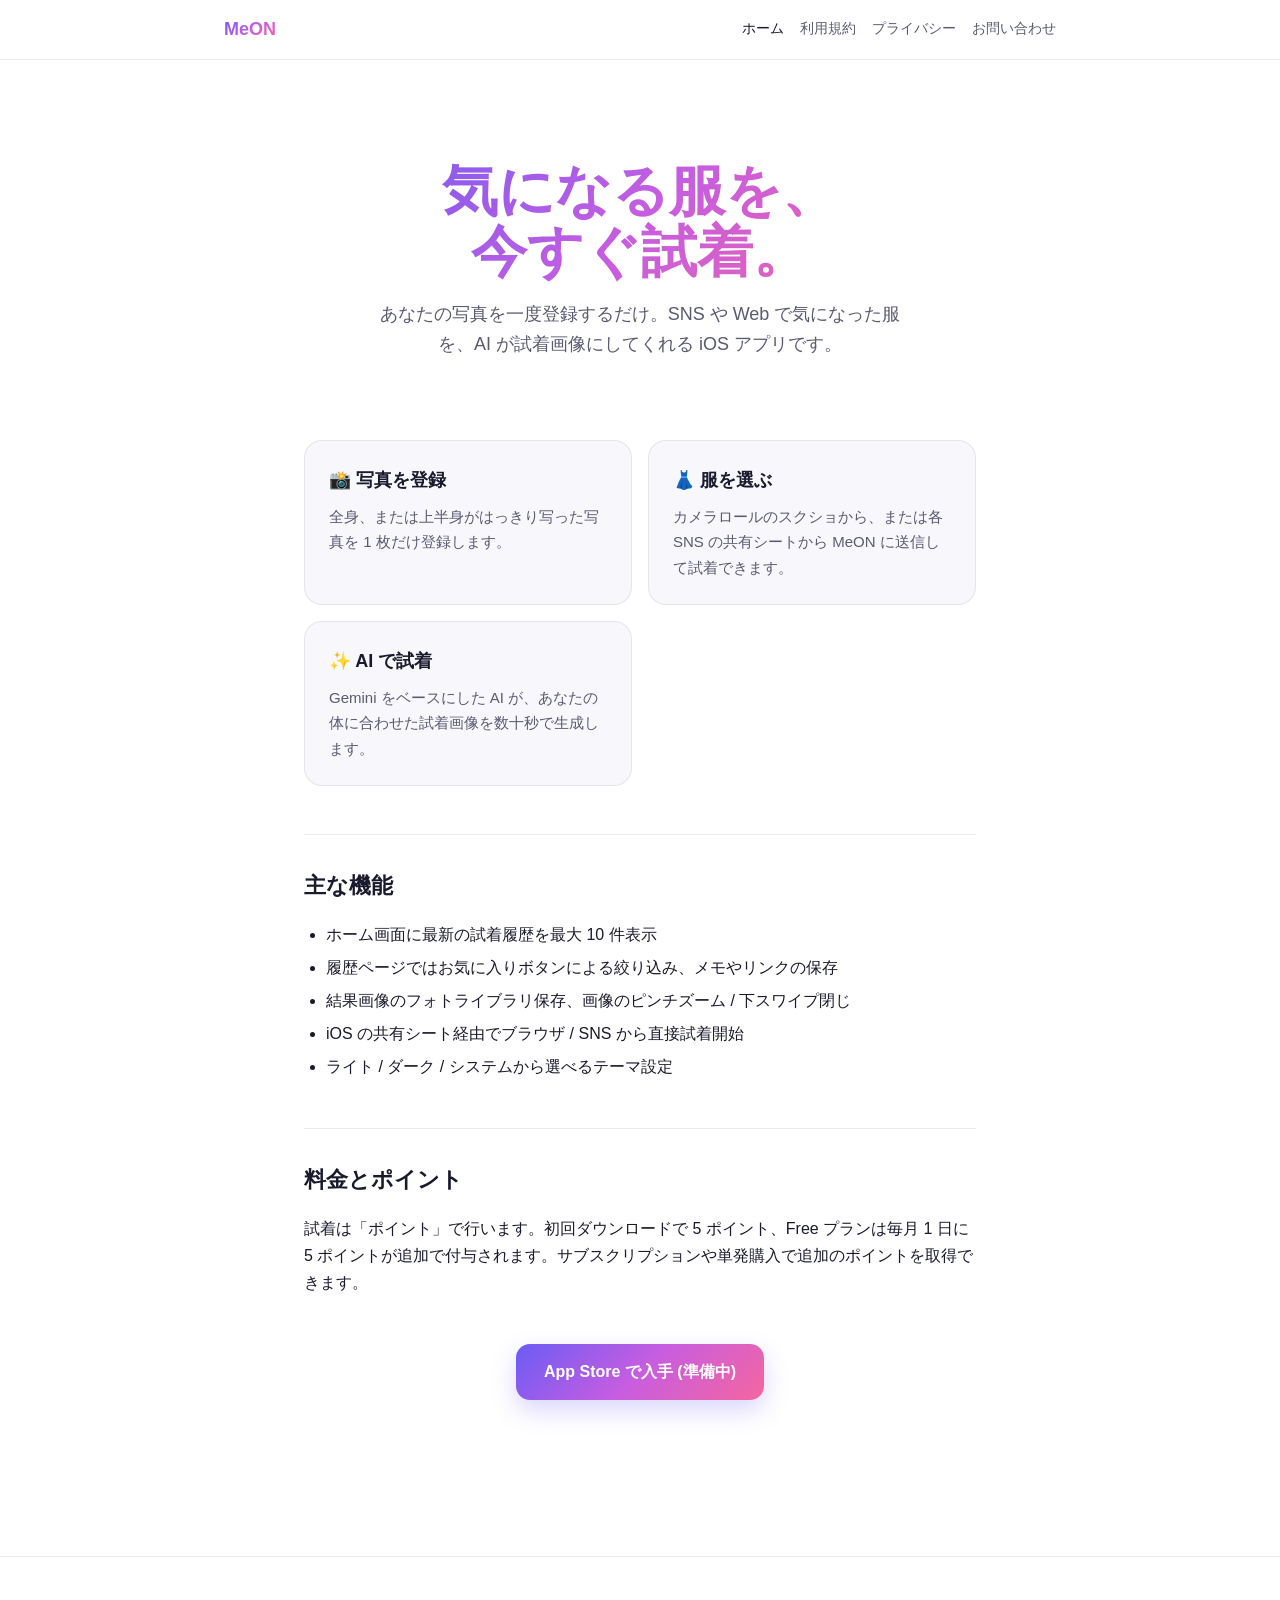
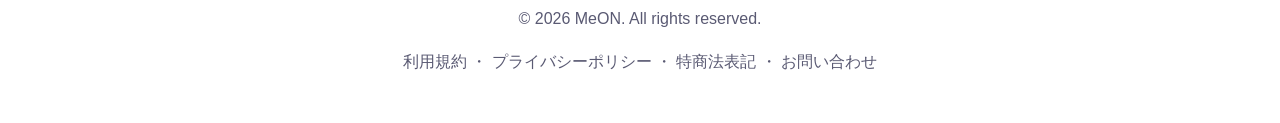
==== index.html @ 0ccab283 "Initial commit: MeON support site Static pages for the MeON iOS app: - Home - Terms of Service - Pri" ====
<!doctype html>
<html lang="ja">
<head>
  <meta charset="utf-8">
  <meta name="viewport" content="width=device-width, initial-scale=1">
  <title>MeON — AI バーチャル試着</title>
  <meta name="description" content="MeON はあなたの写真と、気になる服のスクショや画像を組み合わせて AI で試着できる iOS アプリです。">
  <link rel="stylesheet" href="assets/style.css">
</head>
<body>
  <nav class="nav">
    <div class="nav__inner">
      <a href="./" class="nav__brand">MeON</a>
      <div class="nav__links">
        <a href="./" class="active">ホーム</a>
        <a href="terms.html">利用規約</a>
        <a href="privacy.html">プライバシー</a>
        <a href="contact.html">お問い合わせ</a>
      </div>
    </div>
  </nav>

  <main class="container">
    <section class="hero">
      <h1>気になる服を、<br>今すぐ試着。</h1>
      <p>あなたの写真を一度登録するだけ。SNS や Web で気になった服を、AI が試着画像にしてくれる iOS アプリです。</p>
    </section>

    <section class="cards">
      <div class="card">
        <h3>📸 写真を登録</h3>
        <p>全身、または上半身がはっきり写った写真を 1 枚だけ登録します。</p>
      </div>
      <div class="card">
        <h3>👗 服を選ぶ</h3>
        <p>カメラロールのスクショから、または各 SNS の共有シートから MeON に送信して試着できます。</p>
      </div>
      <div class="card">
        <h3>✨ AI で試着</h3>
        <p>Gemini をベースにした AI が、あなたの体に合わせた試着画像を数十秒で生成します。</p>
      </div>
    </section>

    <section>
      <h2 class="section-title">主な機能</h2>
      <ul>
        <li>ホーム画面に最新の試着履歴を最大 10 件表示</li>
        <li>履歴ページではお気に入りボタンによる絞り込み、メモやリンクの保存</li>
        <li>結果画像のフォトライブラリ保存、画像のピンチズーム / 下スワイプ閉じ</li>
        <li>iOS の共有シート経由でブラウザ / SNS から直接試着開始</li>
        <li>ライト / ダーク / システムから選べるテーマ設定</li>
      </ul>
    </section>

    <section>
      <h2 class="section-title">料金とポイント</h2>
      <p>試着は「ポイント」で行います。初回ダウンロードで 5 ポイント、Free プランは毎月 1 日に 5 ポイントが追加で付与されます。サブスクリプションや単発購入で追加のポイントを取得できます。</p>
    </section>

    <p style="margin-top: 48px; text-align: center;">
      <a class="cta" href="https://apps.apple.com" target="_blank" rel="noopener">App Store で入手 (準備中)</a>
    </p>
  </main>

  <footer>
    <p>© <span id="year"></span> MeON. All rights reserved.</p>
    <p>
      <a href="terms.html">利用規約</a> ・
      <a href="privacy.html">プライバシーポリシー</a> ・
      <a href="tokushoho.html">特商法表記</a> ・
      <a href="contact.html">お問い合わせ</a>
    </p>
  </footer>

  <script>document.getElementById('year').textContent = new Date().getFullYear();</script>
</body>
</html>
---- assets/style.css ----
:root {
  --brand-indigo: #6b5cf5;
  --brand-violet: #c75de0;
  --brand-pink: #f5669e;
  --brand-grad: linear-gradient(135deg, #6b5cf5 0%, #c75de0 50%, #f5669e 100%);
  --brand-grad-subtle: linear-gradient(135deg, rgba(107, 92, 245, 0.08), rgba(245, 102, 158, 0.06));
  --bg: #ffffff;
  --bg-soft: #f8f7fc;
  --text: #1a1a2e;
  --text-secondary: #5a5a73;
  --border: rgba(0, 0, 0, 0.08);
}

@media (prefers-color-scheme: dark) {
  :root {
    --bg: #0f0f1a;
    --bg-soft: #1a1a2e;
    --text: #f0f0f5;
    --text-secondary: #a0a0b8;
    --border: rgba(255, 255, 255, 0.1);
  }
}

* { box-sizing: border-box; }

html, body {
  margin: 0;
  padding: 0;
  background: var(--bg);
  color: var(--text);
  font-family: -apple-system, BlinkMacSystemFont, "Segoe UI", "Hiragino Sans", "Noto Sans JP", sans-serif;
  line-height: 1.7;
  -webkit-font-smoothing: antialiased;
}

a { color: var(--brand-indigo); text-decoration: none; }
a:hover { text-decoration: underline; }

.nav {
  position: sticky;
  top: 0;
  background: rgba(255, 255, 255, 0.85);
  backdrop-filter: saturate(180%) blur(20px);
  -webkit-backdrop-filter: saturate(180%) blur(20px);
  border-bottom: 1px solid var(--border);
  z-index: 100;
}
@media (prefers-color-scheme: dark) {
  .nav { background: rgba(15, 15, 26, 0.85); }
}
.nav__inner {
  max-width: 880px;
  margin: 0 auto;
  padding: 14px 24px;
  display: flex;
  align-items: center;
  justify-content: space-between;
  gap: 16px;
}
.nav__brand {
  font-weight: 700;
  font-size: 18px;
  background: var(--brand-grad);
  -webkit-background-clip: text;
  -webkit-text-fill-color: transparent;
  background-clip: text;
}
.nav__links { display: flex; gap: 16px; flex-wrap: wrap; }
.nav__links a {
  color: var(--text-secondary);
  font-size: 14px;
  font-weight: 500;
}
.nav__links a.active {
  color: var(--text);
}

.container {
  max-width: 720px;
  margin: 0 auto;
  padding: 40px 24px 80px;
}

.hero {
  text-align: center;
  padding: 60px 0 40px;
}
.hero h1 {
  font-size: clamp(36px, 8vw, 56px);
  font-weight: 800;
  margin: 0 0 16px;
  background: var(--brand-grad);
  -webkit-background-clip: text;
  -webkit-text-fill-color: transparent;
  background-clip: text;
  line-height: 1.1;
}
.hero p {
  font-size: 18px;
  color: var(--text-secondary);
  max-width: 540px;
  margin: 0 auto;
}

h1 {
  font-size: 32px;
  font-weight: 800;
  margin: 0 0 8px;
}
h2 {
  font-size: 22px;
  font-weight: 700;
  margin: 32px 0 12px;
}
h3 {
  font-size: 18px;
  font-weight: 600;
  margin: 24px 0 8px;
}

.meta {
  color: var(--text-secondary);
  font-size: 14px;
  margin-bottom: 32px;
}

p, li { font-size: 16px; }

.cards {
  display: grid;
  grid-template-columns: repeat(auto-fit, minmax(220px, 1fr));
  gap: 16px;
  margin: 40px 0;
}
.card {
  padding: 24px;
  background: var(--bg-soft);
  border: 1px solid var(--border);
  border-radius: 18px;
}
.card h3 { margin-top: 0; }
.card p {
  color: var(--text-secondary);
  font-size: 15px;
  margin: 0;
}

.cta {
  display: inline-block;
  padding: 14px 28px;
  background: var(--brand-grad);
  color: white !important;
  font-weight: 600;
  border-radius: 14px;
  text-decoration: none !important;
  box-shadow: 0 10px 24px rgba(107, 92, 245, 0.25);
  transition: transform 0.2s;
}
.cta:hover { transform: translateY(-1px); }

.section-title {
  margin-top: 48px;
  border-top: 1px solid var(--border);
  padding-top: 32px;
}

.callout {
  background: var(--brand-grad-subtle);
  border: 1px solid var(--border);
  border-radius: 14px;
  padding: 18px 20px;
  margin: 20px 0;
}
.callout strong { color: var(--text); }

ul, ol { padding-left: 22px; }
li + li { margin-top: 6px; }

.contact-card {
  background: var(--bg-soft);
  border: 1px solid var(--border);
  border-radius: 18px;
  padding: 24px;
  margin: 24px 0;
}
.contact-card h3 {
  margin-top: 0;
}

table.tokushoho {
  width: 100%;
  border-collapse: collapse;
  font-size: 15px;
  background: var(--bg-soft);
  border: 1px solid var(--border);
  border-radius: 14px;
  overflow: hidden;
  margin-top: 24px;
}
table.tokushoho th,
table.tokushoho td {
  padding: 16px 18px;
  text-align: left;
  vertical-align: top;
  border-bottom: 1px solid var(--border);
}
table.tokushoho th {
  font-weight: 600;
  width: 180px;
  white-space: nowrap;
  color: var(--text);
}
table.tokushoho td {
  color: var(--text-secondary);
}
table.tokushoho tr:last-child th,
table.tokushoho tr:last-child td {
  border-bottom: none;
}
@media (max-width: 520px) {
  table.tokushoho th,
  table.tokushoho td {
    display: block;
    width: 100%;
    padding: 10px 16px;
  }
  table.tokushoho th {
    padding-top: 14px;
    padding-bottom: 2px;
    border-bottom: none;
  }
  table.tokushoho td {
    padding-bottom: 14px;
  }
}

footer {
  border-top: 1px solid var(--border);
  margin-top: 60px;
  padding: 32px 0;
  text-align: center;
  color: var(--text-secondary);
  font-size: 14px;
}
footer a { color: var(--text-secondary); }
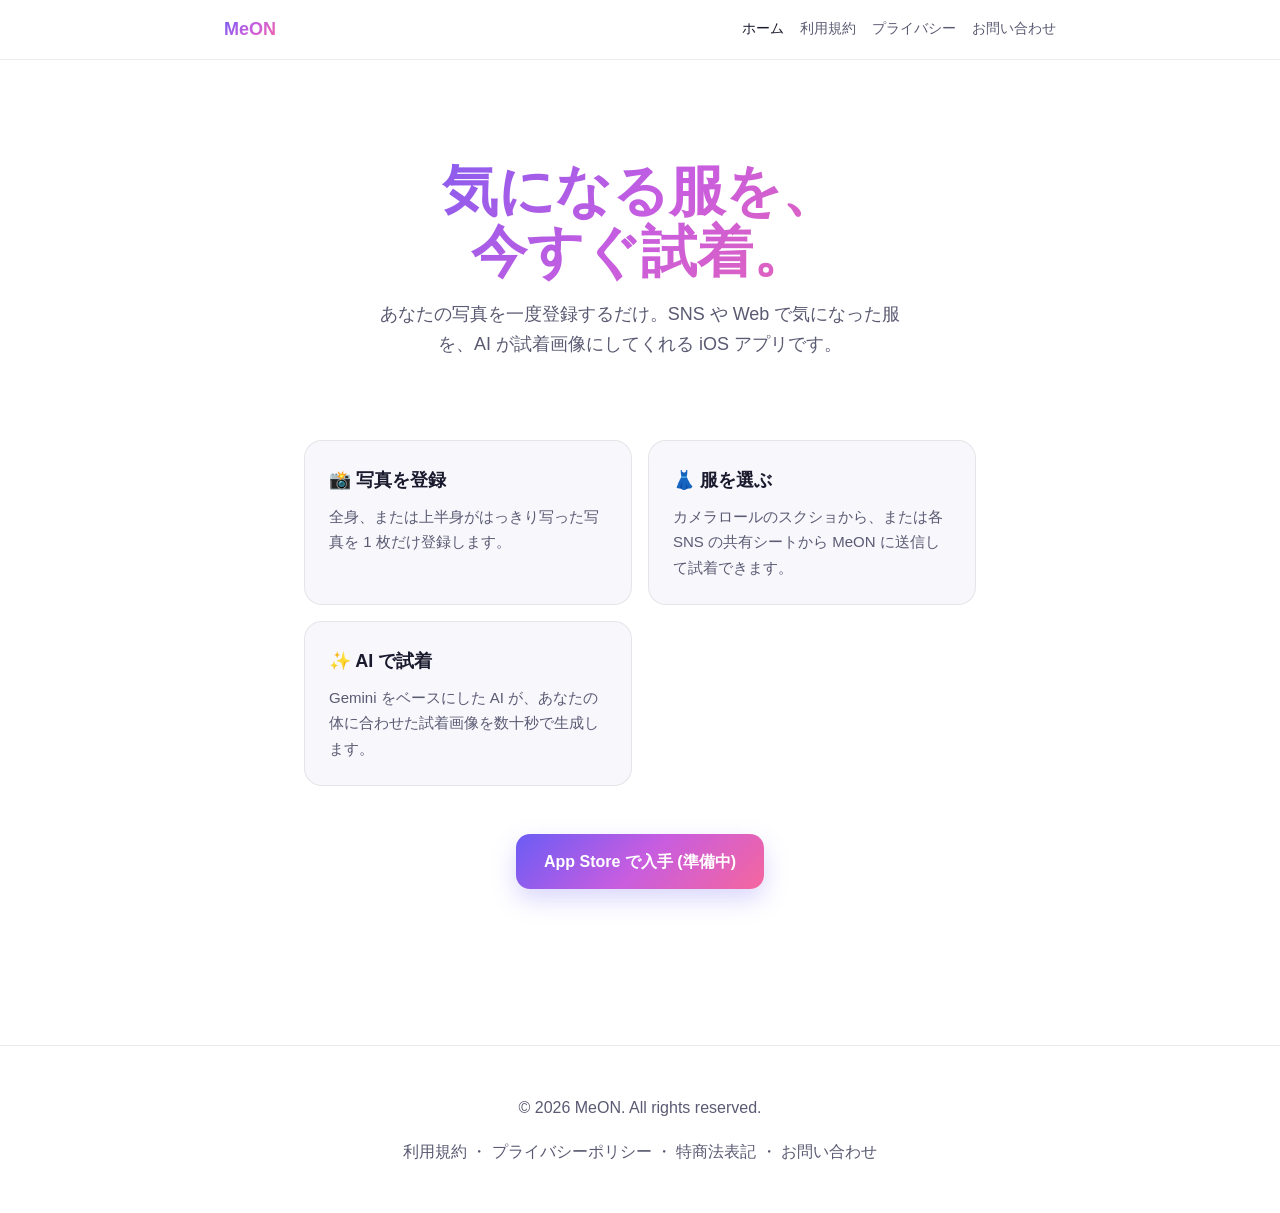
==== commit ebc3662b: "Remove "main features" and "pricing & points" sections from home Co-Authored-By: Claude Opus 4.7 (1M" ====
--- a/index.html
+++ b/index.html
@@ -41,22 +41,6 @@
       </div>
     </section>
 
-    <section>
-      <h2 class="section-title">主な機能</h2>
-      <ul>
-        <li>ホーム画面に最新の試着履歴を最大 10 件表示</li>
-        <li>履歴ページではお気に入りボタンによる絞り込み、メモやリンクの保存</li>
-        <li>結果画像のフォトライブラリ保存、画像のピンチズーム / 下スワイプ閉じ</li>
-        <li>iOS の共有シート経由でブラウザ / SNS から直接試着開始</li>
-        <li>ライト / ダーク / システムから選べるテーマ設定</li>
-      </ul>
-    </section>
-
-    <section>
-      <h2 class="section-title">料金とポイント</h2>
-      <p>試着は「ポイント」で行います。初回ダウンロードで 5 ポイント、Free プランは毎月 1 日に 5 ポイントが追加で付与されます。サブスクリプションや単発購入で追加のポイントを取得できます。</p>
-    </section>
-
     <p style="margin-top: 48px; text-align: center;">
       <a class="cta" href="https://apps.apple.com" target="_blank" rel="noopener">App Store で入手 (準備中)</a>
     </p>
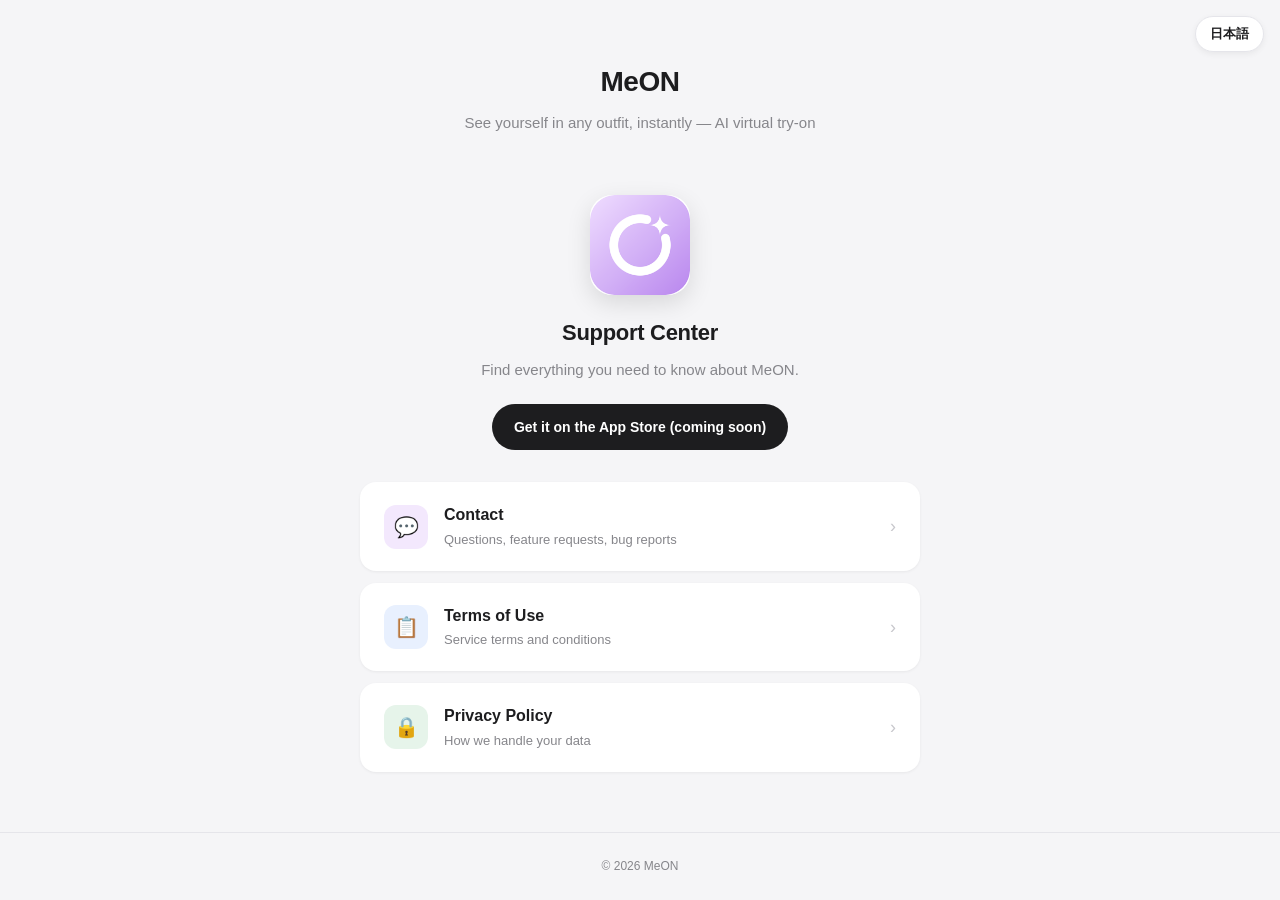
==== commit bab47510: "Redesign in Pulse Kakeibo style and add bilingual JP/EN support - Rework index/terms/privacy/contact" ====
--- a/index.html
+++ b/index.html
@@ -1,61 +1,91 @@
-<!doctype html>
+<!DOCTYPE html>
 <html lang="ja">
 <head>
-  <meta charset="utf-8">
-  <meta name="viewport" content="width=device-width, initial-scale=1">
-  <title>MeON — AI バーチャル試着</title>
-  <meta name="description" content="MeON はあなたの写真と、気になる服のスクショや画像を組み合わせて AI で試着できる iOS アプリです。">
-  <link rel="stylesheet" href="assets/style.css">
+    <meta charset="UTF-8">
+    <meta name="viewport" content="width=device-width, initial-scale=1.0">
+    <meta name="robots" content="noindex">
+    <meta name="title-ja" content="MeON - サポート">
+    <meta name="title-en" content="MeON - Support">
+    <link rel="icon" type="image/svg+xml" href="favicon.svg">
+    <link rel="icon" type="image/png" sizes="32x32" href="favicon-32.png">
+    <link rel="apple-touch-icon" sizes="180x180" href="apple-touch-icon.png">
+    <title>MeON - サポート</title>
+    <link rel="stylesheet" href="assets/style.css">
 </head>
-<body>
-  <nav class="nav">
-    <div class="nav__inner">
-      <a href="./" class="nav__brand">MeON</a>
-      <div class="nav__links">
-        <a href="./" class="active">ホーム</a>
-        <a href="terms.html">利用規約</a>
-        <a href="privacy.html">プライバシー</a>
-        <a href="contact.html">お問い合わせ</a>
-      </div>
+<body data-lang="ja">
+    <button class="lang-switch" type="button" aria-label="Switch language">EN</button>
+
+    <div class="header">
+        <h1>MeON</h1>
+        <p data-lang-block="ja">AI で「自分が着た姿」がその場で分かる試着アプリ</p>
+        <p data-lang-block="en">See yourself in any outfit, instantly — AI virtual try-on</p>
     </div>
-  </nav>
 
-  <main class="container">
-    <section class="hero">
-      <h1>気になる服を、<br>今すぐ試着。</h1>
-      <p>あなたの写真を一度登録するだけ。SNS や Web で気になった服を、AI が試着画像にしてくれる iOS アプリです。</p>
-    </section>
+    <div class="hero">
+        <div class="hero-icon">
+            <img src="icon-192.png" alt="MeON app icon">
+        </div>
+        <h2 data-lang-block="ja">サポートページ</h2>
+        <h2 data-lang-block="en">Support Center</h2>
+        <p data-lang-block="ja">MeON に関する各種情報をご確認いただけます。</p>
+        <p data-lang-block="en">Find everything you need to know about MeON.</p>
+        <div class="store-buttons">
+            <a href="#" data-lang-block="ja">App Store で入手 (準備中)</a>
+            <a href="#" data-lang-block="en">Get it on the App Store (coming soon)</a>
+        </div>
+    </div>
 
-    <section class="cards">
-      <div class="card">
-        <h3>📸 写真を登録</h3>
-        <p>全身、または上半身がはっきり写った写真を 1 枚だけ登録します。</p>
-      </div>
-      <div class="card">
-        <h3>👗 服を選ぶ</h3>
-        <p>カメラロールのスクショから、または各 SNS の共有シートから MeON に送信して試着できます。</p>
-      </div>
-      <div class="card">
-        <h3>✨ AI で試着</h3>
-        <p>Gemini をベースにした AI が、あなたの体に合わせた試着画像を数十秒で生成します。</p>
-      </div>
-    </section>
+    <div class="cards">
+        <a href="contact.html" class="card">
+            <div class="card-icon purple">💬</div>
+            <div class="card-body" data-lang-block="ja">
+                <h3>お問い合わせ</h3>
+                <p>ご質問・ご要望・不具合報告</p>
+            </div>
+            <div class="card-body" data-lang-block="en">
+                <h3>Contact</h3>
+                <p>Questions, feature requests, bug reports</p>
+            </div>
+            <span class="card-arrow">›</span>
+        </a>
+        <a href="terms.html" class="card">
+            <div class="card-icon blue">📋</div>
+            <div class="card-body" data-lang-block="ja">
+                <h3>利用規約</h3>
+                <p>サービスのご利用に関する規約</p>
+            </div>
+            <div class="card-body" data-lang-block="en">
+                <h3>Terms of Use</h3>
+                <p>Service terms and conditions</p>
+            </div>
+            <span class="card-arrow">›</span>
+        </a>
+        <a href="privacy.html" class="card">
+            <div class="card-icon green">🔒</div>
+            <div class="card-body" data-lang-block="ja">
+                <h3>プライバシーポリシー</h3>
+                <p>個人情報の取り扱いについて</p>
+            </div>
+            <div class="card-body" data-lang-block="en">
+                <h3>Privacy Policy</h3>
+                <p>How we handle your data</p>
+            </div>
+            <span class="card-arrow">›</span>
+        </a>
+        <a href="tokushoho.html" class="card" data-lang-block="ja">
+            <div class="card-icon amber">🏢</div>
+            <div class="card-body">
+                <h3>特定商取引法に基づく表記</h3>
+                <p>販売事業者情報</p>
+            </div>
+            <span class="card-arrow">›</span>
+        </a>
+    </div>
 
-    <p style="margin-top: 48px; text-align: center;">
-      <a class="cta" href="https://apps.apple.com" target="_blank" rel="noopener">App Store で入手 (準備中)</a>
-    </p>
-  </main>
+    <footer>
+        <p>&copy; <span id="year"></span> MeON</p>
+    </footer>
 
-  <footer>
-    <p>© <span id="year"></span> MeON. All rights reserved.</p>
-    <p>
-      <a href="terms.html">利用規約</a> ・
-      <a href="privacy.html">プライバシーポリシー</a> ・
-      <a href="tokushoho.html">特商法表記</a> ・
-      <a href="contact.html">お問い合わせ</a>
-    </p>
-  </footer>
-
-  <script>document.getElementById('year').textContent = new Date().getFullYear();</script>
+    <script src="assets/lang.js"></script>
 </body>
 </html>
--- a/assets/style.css
+++ b/assets/style.css
@@ -1,245 +1,324 @@
-:root {
-  --brand-indigo: #6b5cf5;
-  --brand-violet: #c75de0;
-  --brand-pink: #f5669e;
-  --brand-grad: linear-gradient(135deg, #6b5cf5 0%, #c75de0 50%, #f5669e 100%);
-  --brand-grad-subtle: linear-gradient(135deg, rgba(107, 92, 245, 0.08), rgba(245, 102, 158, 0.06));
-  --bg: #ffffff;
-  --bg-soft: #f8f7fc;
-  --text: #1a1a2e;
-  --text-secondary: #5a5a73;
-  --border: rgba(0, 0, 0, 0.08);
-}
-
-@media (prefers-color-scheme: dark) {
-  :root {
-    --bg: #0f0f1a;
-    --bg-soft: #1a1a2e;
-    --text: #f0f0f5;
-    --text-secondary: #a0a0b8;
-    --border: rgba(255, 255, 255, 0.1);
-  }
-}
-
-* { box-sizing: border-box; }
-
-html, body {
-  margin: 0;
-  padding: 0;
-  background: var(--bg);
-  color: var(--text);
-  font-family: -apple-system, BlinkMacSystemFont, "Segoe UI", "Hiragino Sans", "Noto Sans JP", sans-serif;
-  line-height: 1.7;
-  -webkit-font-smoothing: antialiased;
-}
-
-a { color: var(--brand-indigo); text-decoration: none; }
-a:hover { text-decoration: underline; }
-
-.nav {
-  position: sticky;
-  top: 0;
-  background: rgba(255, 255, 255, 0.85);
-  backdrop-filter: saturate(180%) blur(20px);
-  -webkit-backdrop-filter: saturate(180%) blur(20px);
-  border-bottom: 1px solid var(--border);
-  z-index: 100;
-}
-@media (prefers-color-scheme: dark) {
-  .nav { background: rgba(15, 15, 26, 0.85); }
-}
-.nav__inner {
-  max-width: 880px;
-  margin: 0 auto;
-  padding: 14px 24px;
-  display: flex;
-  align-items: center;
-  justify-content: space-between;
-  gap: 16px;
-}
-.nav__brand {
-  font-weight: 700;
-  font-size: 18px;
-  background: var(--brand-grad);
-  -webkit-background-clip: text;
-  -webkit-text-fill-color: transparent;
-  background-clip: text;
-}
-.nav__links { display: flex; gap: 16px; flex-wrap: wrap; }
-.nav__links a {
-  color: var(--text-secondary);
-  font-size: 14px;
-  font-weight: 500;
-}
-.nav__links a.active {
-  color: var(--text);
-}
-
-.container {
-  max-width: 720px;
-  margin: 0 auto;
-  padding: 40px 24px 80px;
-}
-
+/* MeON support site — shared styles
+   Pulse Kakeibo style: clean white cards, soft shadows, Apple typography. */
+
+* { margin: 0; padding: 0; box-sizing: border-box; }
+
+body {
+    font-family: -apple-system, BlinkMacSystemFont, 'Hiragino Sans',
+                 'Hiragino Kaku Gothic ProN', 'Segoe UI', sans-serif;
+    background: #f5f5f7;
+    color: #1d1d1f;
+    line-height: 1.6;
+    -webkit-font-smoothing: antialiased;
+}
+
+/* ---- Language switcher (top-right floating button) ---- */
+.lang-switch {
+    position: fixed;
+    top: 16px;
+    right: 16px;
+    z-index: 50;
+    background: #fff;
+    border: 1px solid #e5e5ea;
+    border-radius: 999px;
+    padding: 8px 14px;
+    font-size: 13px;
+    font-weight: 600;
+    color: #1d1d1f;
+    cursor: pointer;
+    box-shadow: 0 2px 6px rgba(0,0,0,0.06);
+    transition: background 0.2s ease, transform 0.2s ease;
+    font-family: inherit;
+}
+.lang-switch:hover {
+    background: #f5f5f7;
+    transform: translateY(-1px);
+}
+
+/* Hide non-active language content */
+body[data-lang="ja"] [data-lang-block="en"] { display: none !important; }
+body[data-lang="en"] [data-lang-block="ja"] { display: none !important; }
+
+/* ---- Header (home page) ---- */
+.header {
+    text-align: center;
+    padding: 60px 20px 20px;
+}
+.header h1 {
+    font-size: 28px;
+    font-weight: 700;
+    letter-spacing: -0.5px;
+}
+.header p {
+    font-size: 15px;
+    color: #86868b;
+    margin-top: 6px;
+}
+
+/* ---- Page header (sub pages) ---- */
+.page-header {
+    text-align: center;
+    padding: 60px 20px 12px;
+}
+.page-header .back {
+    text-decoration: none;
+    color: #86868b;
+    font-size: 14px;
+    transition: color 0.2s;
+}
+.page-header .back:hover { color: #1d1d1f; }
+.page-header h1 {
+    font-size: 24px;
+    font-weight: 700;
+    margin-top: 12px;
+    letter-spacing: -0.3px;
+}
+.page-header .date {
+    font-size: 13px;
+    color: #86868b;
+    margin-top: 4px;
+}
+
+/* ---- Hero block (home) ---- */
 .hero {
-  text-align: center;
-  padding: 60px 0 40px;
-}
-.hero h1 {
-  font-size: clamp(36px, 8vw, 56px);
-  font-weight: 800;
-  margin: 0 0 16px;
-  background: var(--brand-grad);
-  -webkit-background-clip: text;
-  -webkit-text-fill-color: transparent;
-  background-clip: text;
-  line-height: 1.1;
+    text-align: center;
+    padding: 40px 20px 32px;
+}
+.hero-icon {
+    width: 100px;
+    height: 100px;
+    border-radius: 22px;
+    margin: 0 auto 20px;
+    box-shadow: 0 8px 24px rgba(0,0,0,0.12);
+    overflow: hidden;
+}
+.hero-icon img {
+    width: 100%;
+    height: 100%;
+    display: block;
+}
+.hero h2 {
+    font-size: 22px;
+    font-weight: 700;
+    letter-spacing: -0.3px;
+    margin-bottom: 8px;
 }
 .hero p {
-  font-size: 18px;
-  color: var(--text-secondary);
-  max-width: 540px;
-  margin: 0 auto;
-}
-
-h1 {
-  font-size: 32px;
-  font-weight: 800;
-  margin: 0 0 8px;
-}
-h2 {
-  font-size: 22px;
-  font-weight: 700;
-  margin: 32px 0 12px;
-}
-h3 {
-  font-size: 18px;
-  font-weight: 600;
-  margin: 24px 0 8px;
-}
-
-.meta {
-  color: var(--text-secondary);
-  font-size: 14px;
-  margin-bottom: 32px;
-}
-
-p, li { font-size: 16px; }
-
+    font-size: 15px;
+    color: #86868b;
+    max-width: 380px;
+    margin: 0 auto;
+}
+.store-buttons {
+    display: flex;
+    gap: 14px;
+    justify-content: center;
+    align-items: center;
+    margin-top: 22px;
+    flex-wrap: wrap;
+}
+.store-buttons a {
+    display: inline-block;
+    padding: 12px 22px;
+    border-radius: 999px;
+    background: #1d1d1f;
+    color: #fff;
+    text-decoration: none;
+    font-size: 14px;
+    font-weight: 600;
+    transition: opacity 0.2s;
+}
+.store-buttons a:hover { opacity: 0.85; }
+
+/* ---- Cards (home navigation list) ---- */
 .cards {
-  display: grid;
-  grid-template-columns: repeat(auto-fit, minmax(220px, 1fr));
-  gap: 16px;
-  margin: 40px 0;
+    max-width: 600px;
+    margin: 0 auto;
+    padding: 0 20px 60px;
+    display: flex;
+    flex-direction: column;
+    gap: 12px;
 }
 .card {
-  padding: 24px;
-  background: var(--bg-soft);
-  border: 1px solid var(--border);
-  border-radius: 18px;
-}
-.card h3 { margin-top: 0; }
-.card p {
-  color: var(--text-secondary);
-  font-size: 15px;
-  margin: 0;
-}
-
-.cta {
-  display: inline-block;
-  padding: 14px 28px;
-  background: var(--brand-grad);
-  color: white !important;
-  font-weight: 600;
-  border-radius: 14px;
-  text-decoration: none !important;
-  box-shadow: 0 10px 24px rgba(107, 92, 245, 0.25);
-  transition: transform 0.2s;
-}
-.cta:hover { transform: translateY(-1px); }
-
-.section-title {
-  margin-top: 48px;
-  border-top: 1px solid var(--border);
-  padding-top: 32px;
-}
-
+    background: #fff;
+    border-radius: 16px;
+    padding: 20px 24px;
+    text-decoration: none;
+    color: inherit;
+    display: flex;
+    align-items: center;
+    gap: 16px;
+    box-shadow: 0 1px 3px rgba(0,0,0,0.06);
+    transition: transform 0.2s ease, box-shadow 0.2s ease;
+}
+.card:hover {
+    transform: translateY(-2px);
+    box-shadow: 0 4px 12px rgba(0,0,0,0.1);
+}
+.card-icon {
+    width: 44px;
+    height: 44px;
+    border-radius: 12px;
+    display: flex;
+    align-items: center;
+    justify-content: center;
+    font-size: 20px;
+    flex-shrink: 0;
+}
+.card-icon.blue   { background: #e8f0fe; }
+.card-icon.green  { background: #e6f4ea; }
+.card-icon.purple { background: #f3e8fd; }
+.card-icon.pink   { background: #ffe8ef; }
+.card-icon.amber  { background: #fff3d6; }
+.card-body h3 {
+    font-size: 16px;
+    font-weight: 600;
+}
+.card-body p {
+    font-size: 13px;
+    color: #86868b;
+    margin-top: 2px;
+}
+.card-arrow {
+    margin-left: auto;
+    color: #c7c7cc;
+    font-size: 18px;
+    flex-shrink: 0;
+}
+
+/* ---- Document content card (sub pages) ---- */
+.content {
+    max-width: 680px;
+    margin: 24px auto 60px;
+    padding: 32px;
+    background: #fff;
+    border-radius: 16px;
+    box-shadow: 0 1px 3px rgba(0,0,0,0.06);
+    line-height: 1.8;
+}
+@media (max-width: 720px) {
+    .content { margin-left: 16px; margin-right: 16px; padding: 24px; }
+}
+.content h2 {
+    font-size: 18px;
+    font-weight: 600;
+    margin: 28px 0 12px;
+    padding-bottom: 6px;
+    border-bottom: 1px solid #e5e5ea;
+}
+.content h2:first-child { margin-top: 0; }
+.content h3 {
+    font-size: 15px;
+    font-weight: 600;
+    margin: 18px 0 6px;
+}
+.content p { margin: 8px 0; font-size: 15px; color: #333; }
+.content ol,
+.content ul {
+    margin: 8px 0 8px 24px;
+    font-size: 15px;
+    color: #333;
+}
+.content li { margin: 4px 0; }
+.content a { color: #0a6efd; text-decoration: none; }
+.content a:hover { text-decoration: underline; }
+.content strong { color: #1d1d1f; }
+
+/* Highlight box (privacy summary etc.) */
 .callout {
-  background: var(--brand-grad-subtle);
-  border: 1px solid var(--border);
-  border-radius: 14px;
-  padding: 18px 20px;
-  margin: 20px 0;
-}
-.callout strong { color: var(--text); }
-
-ul, ol { padding-left: 22px; }
-li + li { margin-top: 6px; }
-
+    background: #f1f7ff;
+    border-left: 3px solid #0a6efd;
+    padding: 14px 16px;
+    border-radius: 8px;
+    margin: 16px 0;
+}
+.callout strong { display: block; margin-bottom: 6px; }
+.callout ul { margin: 6px 0 0 20px; }
+
+/* Tokushoho table */
+.spec-table {
+    width: 100%;
+    border-collapse: collapse;
+    font-size: 14px;
+    margin-top: 16px;
+}
+.spec-table th,
+.spec-table td {
+    text-align: left;
+    vertical-align: top;
+    padding: 12px 10px;
+    border-bottom: 1px solid #e5e5ea;
+}
+.spec-table th {
+    width: 32%;
+    color: #555;
+    font-weight: 600;
+    background: #fafafa;
+}
+
+/* ---- Contact-specific styles ---- */
+.contact-methods {
+    display: flex;
+    flex-direction: column;
+    gap: 14px;
+    padding: 8px 0 16px;
+}
 .contact-card {
-  background: var(--bg-soft);
-  border: 1px solid var(--border);
-  border-radius: 18px;
-  padding: 24px;
-  margin: 24px 0;
-}
-.contact-card h3 {
-  margin-top: 0;
-}
-
-table.tokushoho {
-  width: 100%;
-  border-collapse: collapse;
-  font-size: 15px;
-  background: var(--bg-soft);
-  border: 1px solid var(--border);
-  border-radius: 14px;
-  overflow: hidden;
-  margin-top: 24px;
-}
-table.tokushoho th,
-table.tokushoho td {
-  padding: 16px 18px;
-  text-align: left;
-  vertical-align: top;
-  border-bottom: 1px solid var(--border);
-}
-table.tokushoho th {
-  font-weight: 600;
-  width: 180px;
-  white-space: nowrap;
-  color: var(--text);
-}
-table.tokushoho td {
-  color: var(--text-secondary);
-}
-table.tokushoho tr:last-child th,
-table.tokushoho tr:last-child td {
-  border-bottom: none;
-}
-@media (max-width: 520px) {
-  table.tokushoho th,
-  table.tokushoho td {
-    display: block;
-    width: 100%;
-    padding: 10px 16px;
-  }
-  table.tokushoho th {
-    padding-top: 14px;
-    padding-bottom: 2px;
-    border-bottom: none;
-  }
-  table.tokushoho td {
-    padding-bottom: 14px;
-  }
-}
-
+    display: flex;
+    align-items: center;
+    gap: 16px;
+    padding: 16px 20px;
+    background: #f9f9fb;
+    border-radius: 14px;
+    text-decoration: none;
+    color: #1d1d1f;
+    transition: transform 0.2s ease, box-shadow 0.2s ease;
+}
+.contact-card:hover {
+    transform: translateY(-1px);
+    box-shadow: 0 4px 12px rgba(0,0,0,0.08);
+}
+.contact-card .ico {
+    width: 48px;
+    height: 48px;
+    border-radius: 12px;
+    display: flex;
+    align-items: center;
+    justify-content: center;
+    font-size: 22px;
+    background: linear-gradient(135deg, #ff6b8a, #ff8fa3);
+    color: #fff;
+    flex-shrink: 0;
+}
+.contact-card .ico.x  { background: #000; }
+.contact-card .ico.ig { background: linear-gradient(135deg, #833ab4, #fd1d1d, #fcb045); }
+.contact-card .info { flex: 1; }
+.contact-card .info .title {
+    font-size: 16px;
+    font-weight: 600;
+}
+.contact-card .info .desc {
+    font-size: 13px;
+    color: #86868b;
+    margin-top: 2px;
+}
+.contact-card .arr {
+    font-size: 14px;
+    color: #86868b;
+}
+
+/* ---- Footer ---- */
 footer {
-  border-top: 1px solid var(--border);
-  margin-top: 60px;
-  padding: 32px 0;
-  text-align: center;
-  color: var(--text-secondary);
-  font-size: 14px;
-}
-footer a { color: var(--text-secondary); }
+    text-align: center;
+    padding: 24px 20px;
+    font-size: 12px;
+    color: #86868b;
+    border-top: 1px solid #e5e5ea;
+    background: #f5f5f7;
+}
+footer a {
+    color: #86868b;
+    text-decoration: none;
+    margin: 0 4px;
+}
+footer a:hover { color: #1d1d1f; }
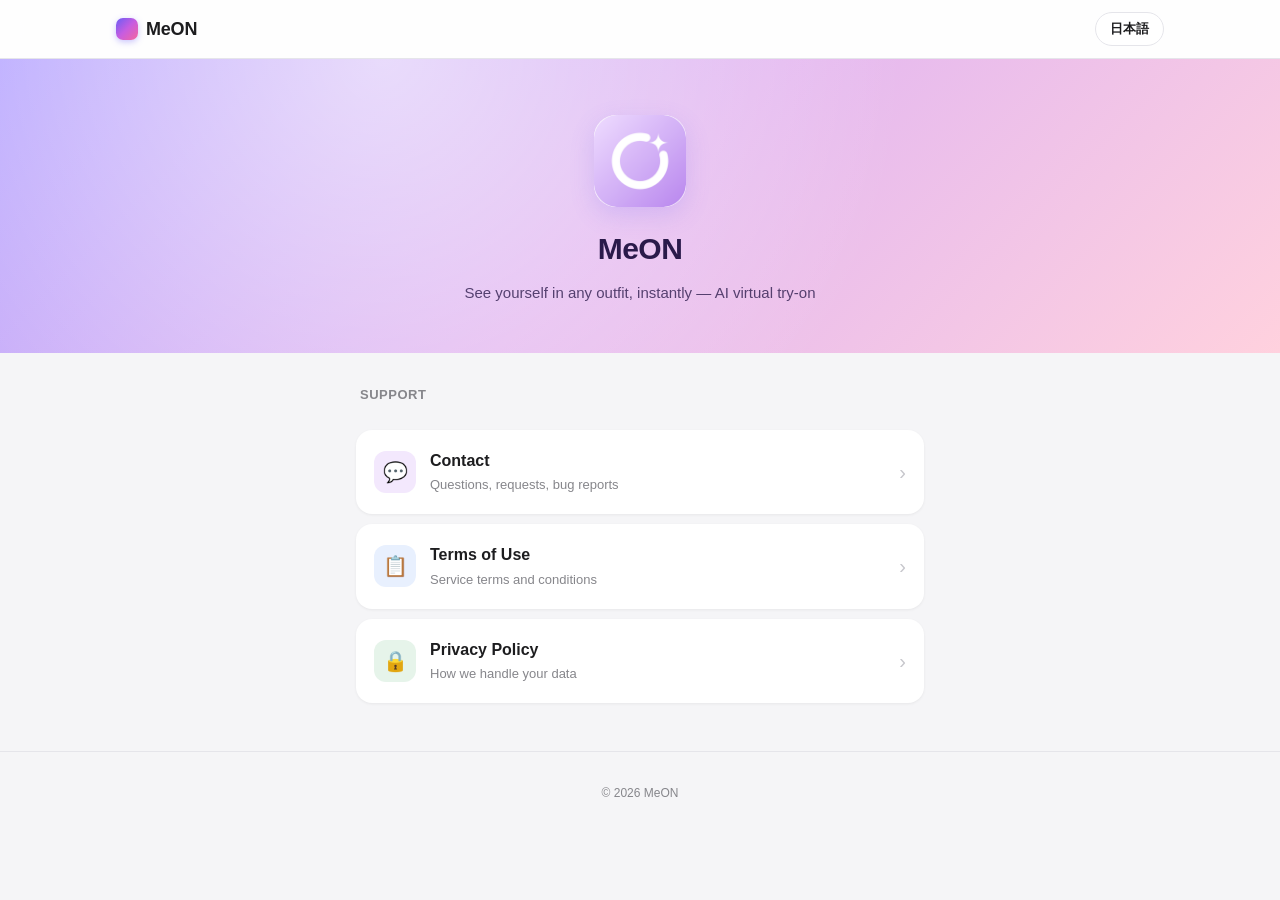
==== commit 9dbba156: "Mobile redesign: gradient hero, sticky topbar, responsive breakpoints - Replace floating lang switch" ====
--- a/index.html
+++ b/index.html
@@ -2,10 +2,11 @@
 <html lang="ja">
 <head>
     <meta charset="UTF-8">
-    <meta name="viewport" content="width=device-width, initial-scale=1.0">
+    <meta name="viewport" content="width=device-width, initial-scale=1.0, viewport-fit=cover">
     <meta name="robots" content="noindex">
     <meta name="title-ja" content="MeON - サポート">
     <meta name="title-en" content="MeON - Support">
+    <meta name="theme-color" content="#c79deb">
     <link rel="icon" type="image/svg+xml" href="favicon.svg">
     <link rel="icon" type="image/png" sizes="32x32" href="favicon-32.png">
     <link rel="apple-touch-icon" sizes="180x180" href="apple-touch-icon.png">
@@ -13,74 +14,74 @@
     <link rel="stylesheet" href="assets/style.css">
 </head>
 <body data-lang="ja">
-    <button class="lang-switch" type="button" aria-label="Switch language">EN</button>
+    <header class="topbar">
+        <div class="topbar__inner">
+            <a class="topbar__brand" href="./">
+                <span class="dot"></span>
+                MeON
+            </a>
+            <button class="lang-switch" type="button" aria-label="Switch language">EN</button>
+        </div>
+    </header>
 
-    <div class="header">
-        <h1>MeON</h1>
-        <p data-lang-block="ja">AI で「自分が着た姿」がその場で分かる試着アプリ</p>
-        <p data-lang-block="en">See yourself in any outfit, instantly — AI virtual try-on</p>
-    </div>
-
-    <div class="hero">
-        <div class="hero-icon">
+    <section class="hero">
+        <div class="hero__icon">
             <img src="icon-192.png" alt="MeON app icon">
         </div>
-        <h2 data-lang-block="ja">サポートページ</h2>
-        <h2 data-lang-block="en">Support Center</h2>
-        <p data-lang-block="ja">MeON に関する各種情報をご確認いただけます。</p>
-        <p data-lang-block="en">Find everything you need to know about MeON.</p>
-        <div class="store-buttons">
-            <a href="#" data-lang-block="ja">App Store で入手 (準備中)</a>
-            <a href="#" data-lang-block="en">Get it on the App Store (coming soon)</a>
-        </div>
-    </div>
+        <h1>MeON</h1>
+        <p class="hero__tagline" data-lang-block="ja">AI で「自分が着た姿」がその場で分かる、バーチャル試着アプリ</p>
+        <p class="hero__tagline" data-lang-block="en">See yourself in any outfit, instantly — AI virtual try-on</p>
+    </section>
 
-    <div class="cards">
+    <p class="section-title" data-lang-block="ja">サポート</p>
+    <p class="section-title" data-lang-block="en">Support</p>
+
+    <nav class="cards">
         <a href="contact.html" class="card">
-            <div class="card-icon purple">💬</div>
-            <div class="card-body" data-lang-block="ja">
+            <div class="card__icon purple">💬</div>
+            <div class="card__body" data-lang-block="ja">
                 <h3>お問い合わせ</h3>
                 <p>ご質問・ご要望・不具合報告</p>
             </div>
-            <div class="card-body" data-lang-block="en">
+            <div class="card__body" data-lang-block="en">
                 <h3>Contact</h3>
-                <p>Questions, feature requests, bug reports</p>
+                <p>Questions, requests, bug reports</p>
             </div>
-            <span class="card-arrow">›</span>
+            <span class="card__arrow">›</span>
         </a>
         <a href="terms.html" class="card">
-            <div class="card-icon blue">📋</div>
-            <div class="card-body" data-lang-block="ja">
+            <div class="card__icon blue">📋</div>
+            <div class="card__body" data-lang-block="ja">
                 <h3>利用規約</h3>
                 <p>サービスのご利用に関する規約</p>
             </div>
-            <div class="card-body" data-lang-block="en">
+            <div class="card__body" data-lang-block="en">
                 <h3>Terms of Use</h3>
                 <p>Service terms and conditions</p>
             </div>
-            <span class="card-arrow">›</span>
+            <span class="card__arrow">›</span>
         </a>
         <a href="privacy.html" class="card">
-            <div class="card-icon green">🔒</div>
-            <div class="card-body" data-lang-block="ja">
+            <div class="card__icon green">🔒</div>
+            <div class="card__body" data-lang-block="ja">
                 <h3>プライバシーポリシー</h3>
                 <p>個人情報の取り扱いについて</p>
             </div>
-            <div class="card-body" data-lang-block="en">
+            <div class="card__body" data-lang-block="en">
                 <h3>Privacy Policy</h3>
                 <p>How we handle your data</p>
             </div>
-            <span class="card-arrow">›</span>
+            <span class="card__arrow">›</span>
         </a>
         <a href="tokushoho.html" class="card" data-lang-block="ja">
-            <div class="card-icon amber">🏢</div>
-            <div class="card-body">
+            <div class="card__icon amber">🏢</div>
+            <div class="card__body">
                 <h3>特定商取引法に基づく表記</h3>
                 <p>販売事業者情報</p>
             </div>
-            <span class="card-arrow">›</span>
+            <span class="card__arrow">›</span>
         </a>
-    </div>
+    </nav>
 
     <footer>
         <p>&copy; <span id="year"></span> MeON</p>
--- a/assets/style.css
+++ b/assets/style.css
@@ -1,124 +1,149 @@
-/* MeON support site — shared styles
-   Pulse Kakeibo style: clean white cards, soft shadows, Apple typography. */
+/* MeON support site — bilingual + mobile-first redesign
+   Layout: clean cards (Pulse-inspired) with MeON's lavender/pink brand gradient hero. */
+
+:root {
+    --bg: #f5f5f7;
+    --surface: #ffffff;
+    --text: #1d1d1f;
+    --text-secondary: #6e6e73;
+    --text-tertiary: #86868b;
+    --border: #e5e5ea;
+    --link: #6b5cf5;
+    --brand-indigo: #6b5cf5;
+    --brand-violet: #c75de0;
+    --brand-pink: #f5669e;
+    --brand-grad: linear-gradient(135deg, #b8a8ff 0%, #e4b8f0 50%, #ffd1de 100%);
+    --brand-grad-strong: linear-gradient(135deg, #6b5cf5 0%, #c75de0 50%, #f5669e 100%);
+    --shadow-sm: 0 1px 3px rgba(0,0,0,0.06);
+    --shadow-md: 0 4px 12px rgba(0,0,0,0.08);
+    --shadow-lg: 0 8px 24px rgba(107,92,245,0.18);
+    --radius-card: 16px;
+}
 
 * { margin: 0; padding: 0; box-sizing: border-box; }
+
+html, body { overflow-x: hidden; }
 
 body {
     font-family: -apple-system, BlinkMacSystemFont, 'Hiragino Sans',
                  'Hiragino Kaku Gothic ProN', 'Segoe UI', sans-serif;
-    background: #f5f5f7;
-    color: #1d1d1f;
+    background: var(--bg);
+    color: var(--text);
     line-height: 1.6;
     -webkit-font-smoothing: antialiased;
-}
-
-/* ---- Language switcher (top-right floating button) ---- */
+    -webkit-text-size-adjust: 100%;
+}
+
+/* ===== Top navigation bar (sticky) ===== */
+.topbar {
+    position: sticky;
+    top: 0;
+    z-index: 100;
+    background: rgba(255, 255, 255, 0.86);
+    backdrop-filter: saturate(160%) blur(14px);
+    -webkit-backdrop-filter: saturate(160%) blur(14px);
+    border-bottom: 1px solid var(--border);
+}
+.topbar__inner {
+    max-width: 1080px;
+    margin: 0 auto;
+    padding: 12px 16px;
+    display: flex;
+    align-items: center;
+    justify-content: space-between;
+    gap: 12px;
+}
+.topbar__brand {
+    font-size: 18px;
+    font-weight: 700;
+    letter-spacing: -0.2px;
+    color: var(--text);
+    text-decoration: none;
+    display: inline-flex;
+    align-items: center;
+    gap: 8px;
+}
+.topbar__brand .dot {
+    width: 22px;
+    height: 22px;
+    border-radius: 7px;
+    background: var(--brand-grad-strong);
+    box-shadow: 0 2px 6px rgba(107,92,245,0.35);
+}
+.topbar__back {
+    font-size: 14px;
+    color: var(--text-tertiary);
+    text-decoration: none;
+    transition: color 0.15s;
+}
+.topbar__back:hover { color: var(--text); }
 .lang-switch {
-    position: fixed;
-    top: 16px;
-    right: 16px;
-    z-index: 50;
-    background: #fff;
-    border: 1px solid #e5e5ea;
+    background: var(--surface);
+    border: 1px solid var(--border);
     border-radius: 999px;
-    padding: 8px 14px;
+    padding: 7px 14px;
     font-size: 13px;
     font-weight: 600;
-    color: #1d1d1f;
+    color: var(--text);
     cursor: pointer;
-    box-shadow: 0 2px 6px rgba(0,0,0,0.06);
-    transition: background 0.2s ease, transform 0.2s ease;
     font-family: inherit;
-}
-.lang-switch:hover {
-    background: #f5f5f7;
-    transform: translateY(-1px);
-}
+    transition: background 0.15s, transform 0.15s;
+    white-space: nowrap;
+}
+.lang-switch:hover { background: var(--bg); transform: translateY(-1px); }
+.lang-switch:active { transform: translateY(0); }
 
 /* Hide non-active language content */
 body[data-lang="ja"] [data-lang-block="en"] { display: none !important; }
 body[data-lang="en"] [data-lang-block="ja"] { display: none !important; }
 
-/* ---- Header (home page) ---- */
-.header {
+/* ===== Hero (home page) — gradient background ===== */
+.hero {
+    position: relative;
     text-align: center;
-    padding: 60px 20px 20px;
-}
-.header h1 {
-    font-size: 28px;
-    font-weight: 700;
-    letter-spacing: -0.5px;
-}
-.header p {
-    font-size: 15px;
-    color: #86868b;
-    margin-top: 6px;
-}
-
-/* ---- Page header (sub pages) ---- */
-.page-header {
-    text-align: center;
-    padding: 60px 20px 12px;
-}
-.page-header .back {
-    text-decoration: none;
-    color: #86868b;
-    font-size: 14px;
-    transition: color 0.2s;
-}
-.page-header .back:hover { color: #1d1d1f; }
-.page-header h1 {
-    font-size: 24px;
-    font-weight: 700;
-    margin-top: 12px;
-    letter-spacing: -0.3px;
-}
-.page-header .date {
-    font-size: 13px;
-    color: #86868b;
-    margin-top: 4px;
-}
-
-/* ---- Hero block (home) ---- */
-.hero {
-    text-align: center;
-    padding: 40px 20px 32px;
-}
-.hero-icon {
-    width: 100px;
-    height: 100px;
+    padding: 56px 20px 48px;
+    background: var(--brand-grad);
+    overflow: hidden;
+}
+.hero::before {
+    content: "";
+    position: absolute;
+    inset: 0;
+    background: radial-gradient(circle at 30% 0%, rgba(255,255,255,0.55) 0%, transparent 55%);
+    pointer-events: none;
+}
+.hero__icon {
+    position: relative;
+    width: 92px;
+    height: 92px;
     border-radius: 22px;
-    margin: 0 auto 20px;
-    box-shadow: 0 8px 24px rgba(0,0,0,0.12);
+    margin: 0 auto 18px;
+    box-shadow: var(--shadow-lg);
     overflow: hidden;
 }
-.hero-icon img {
+.hero__icon img {
     width: 100%;
     height: 100%;
     display: block;
 }
-.hero h2 {
-    font-size: 22px;
-    font-weight: 700;
-    letter-spacing: -0.3px;
-    margin-bottom: 8px;
-}
-.hero p {
+.hero h1 {
+    position: relative;
+    font-size: 30px;
+    font-weight: 800;
+    letter-spacing: -0.5px;
+    color: #2a1a4a;
+}
+.hero__tagline {
+    position: relative;
     font-size: 15px;
-    color: #86868b;
-    max-width: 380px;
-    margin: 0 auto;
-}
-.store-buttons {
-    display: flex;
-    gap: 14px;
-    justify-content: center;
-    align-items: center;
+    color: rgba(42, 26, 74, 0.78);
+    margin-top: 8px;
+    padding: 0 12px;
+}
+.hero__cta {
+    position: relative;
+    display: inline-block;
     margin-top: 22px;
-    flex-wrap: wrap;
-}
-.store-buttons a {
-    display: inline-block;
     padding: 12px 22px;
     border-radius: 999px;
     background: #1d1d1f;
@@ -126,38 +151,67 @@
     text-decoration: none;
     font-size: 14px;
     font-weight: 600;
-    transition: opacity 0.2s;
-}
-.store-buttons a:hover { opacity: 0.85; }
-
-/* ---- Cards (home navigation list) ---- */
+    transition: opacity 0.2s, transform 0.2s;
+}
+.hero__cta:hover { opacity: 0.88; transform: translateY(-1px); }
+
+/* ===== Page header (sub pages) ===== */
+.page-header {
+    text-align: center;
+    padding: 40px 20px 8px;
+}
+.page-header h1 {
+    font-size: 24px;
+    font-weight: 700;
+    margin-top: 4px;
+    letter-spacing: -0.3px;
+}
+.page-header .date {
+    font-size: 13px;
+    color: var(--text-tertiary);
+    margin-top: 6px;
+}
+
+/* ===== Section title ===== */
+.section-title {
+    max-width: 600px;
+    margin: 32px auto 12px;
+    padding: 0 20px;
+    font-size: 13px;
+    font-weight: 600;
+    letter-spacing: 0.04em;
+    text-transform: uppercase;
+    color: var(--text-tertiary);
+}
+
+/* ===== Card list (home navigation) ===== */
 .cards {
     max-width: 600px;
     margin: 0 auto;
-    padding: 0 20px 60px;
+    padding: 12px 16px 48px;
     display: flex;
     flex-direction: column;
-    gap: 12px;
+    gap: 10px;
 }
 .card {
-    background: #fff;
-    border-radius: 16px;
-    padding: 20px 24px;
+    background: var(--surface);
+    border-radius: var(--radius-card);
+    padding: 18px 18px;
     text-decoration: none;
     color: inherit;
     display: flex;
     align-items: center;
-    gap: 16px;
-    box-shadow: 0 1px 3px rgba(0,0,0,0.06);
+    gap: 14px;
+    box-shadow: var(--shadow-sm);
     transition: transform 0.2s ease, box-shadow 0.2s ease;
 }
 .card:hover {
     transform: translateY(-2px);
-    box-shadow: 0 4px 12px rgba(0,0,0,0.1);
-}
-.card-icon {
-    width: 44px;
-    height: 44px;
+    box-shadow: var(--shadow-md);
+}
+.card__icon {
+    width: 42px;
+    height: 42px;
     border-radius: 12px;
     display: flex;
     align-items: center;
@@ -165,46 +219,46 @@
     font-size: 20px;
     flex-shrink: 0;
 }
-.card-icon.blue   { background: #e8f0fe; }
-.card-icon.green  { background: #e6f4ea; }
-.card-icon.purple { background: #f3e8fd; }
-.card-icon.pink   { background: #ffe8ef; }
-.card-icon.amber  { background: #fff3d6; }
-.card-body h3 {
+.card__icon.blue   { background: #e8f0fe; }
+.card__icon.green  { background: #e6f4ea; }
+.card__icon.purple { background: #f3e8fd; }
+.card__icon.pink   { background: #ffe8ef; }
+.card__icon.amber  { background: #fff3d6; }
+.card__body { flex: 1; min-width: 0; }
+.card__body h3 {
     font-size: 16px;
     font-weight: 600;
-}
-.card-body p {
+    color: var(--text);
+}
+.card__body p {
     font-size: 13px;
-    color: #86868b;
+    color: var(--text-tertiary);
     margin-top: 2px;
 }
-.card-arrow {
-    margin-left: auto;
+.card__arrow {
     color: #c7c7cc;
-    font-size: 18px;
+    font-size: 20px;
+    line-height: 1;
     flex-shrink: 0;
 }
 
-/* ---- Document content card (sub pages) ---- */
+/* ===== Document content card (sub pages) ===== */
 .content {
     max-width: 680px;
-    margin: 24px auto 60px;
-    padding: 32px;
-    background: #fff;
-    border-radius: 16px;
-    box-shadow: 0 1px 3px rgba(0,0,0,0.06);
+    margin: 16px auto 48px;
+    padding: 28px 28px;
+    background: var(--surface);
+    border-radius: var(--radius-card);
+    box-shadow: var(--shadow-sm);
     line-height: 1.8;
 }
-@media (max-width: 720px) {
-    .content { margin-left: 16px; margin-right: 16px; padding: 24px; }
-}
 .content h2 {
-    font-size: 18px;
-    font-weight: 600;
-    margin: 28px 0 12px;
+    font-size: 17px;
+    font-weight: 600;
+    margin: 24px 0 10px;
     padding-bottom: 6px;
-    border-bottom: 1px solid #e5e5ea;
+    border-bottom: 1px solid var(--border);
+    color: var(--text);
 }
 .content h2:first-child { margin-top: 0; }
 .content h3 {
@@ -215,110 +269,152 @@
 .content p { margin: 8px 0; font-size: 15px; color: #333; }
 .content ol,
 .content ul {
-    margin: 8px 0 8px 24px;
+    margin: 8px 0 8px 22px;
     font-size: 15px;
     color: #333;
 }
 .content li { margin: 4px 0; }
-.content a { color: #0a6efd; text-decoration: none; }
+.content li ul, .content li ol { margin-top: 4px; }
+.content a { color: var(--link); text-decoration: none; }
 .content a:hover { text-decoration: underline; }
-.content strong { color: #1d1d1f; }
-
-/* Highlight box (privacy summary etc.) */
+.content strong { color: var(--text); }
+
+/* Privacy summary highlight */
 .callout {
-    background: #f1f7ff;
-    border-left: 3px solid #0a6efd;
+    background: #f3eeff;
+    border-left: 3px solid var(--brand-indigo);
     padding: 14px 16px;
-    border-radius: 8px;
+    border-radius: 10px;
     margin: 16px 0;
 }
 .callout strong { display: block; margin-bottom: 6px; }
 .callout ul { margin: 6px 0 0 20px; }
 
-/* Tokushoho table */
+/* Tokushoho spec table */
 .spec-table {
     width: 100%;
     border-collapse: collapse;
     font-size: 14px;
-    margin-top: 16px;
+    margin-top: 12px;
+    table-layout: fixed;
 }
 .spec-table th,
 .spec-table td {
     text-align: left;
     vertical-align: top;
-    padding: 12px 10px;
-    border-bottom: 1px solid #e5e5ea;
+    padding: 12px 12px;
+    border-bottom: 1px solid var(--border);
+    word-break: break-word;
 }
 .spec-table th {
-    width: 32%;
-    color: #555;
+    width: 36%;
+    color: var(--text-secondary);
     font-weight: 600;
     background: #fafafa;
 }
 
-/* ---- Contact-specific styles ---- */
+/* ===== Contact-specific ===== */
 .contact-methods {
     display: flex;
     flex-direction: column;
+    gap: 12px;
+    padding: 4px 0 8px;
+}
+.contact-card {
+    display: flex;
+    align-items: center;
     gap: 14px;
-    padding: 8px 0 16px;
-}
-.contact-card {
-    display: flex;
-    align-items: center;
-    gap: 16px;
-    padding: 16px 20px;
+    padding: 14px 16px;
     background: #f9f9fb;
     border-radius: 14px;
     text-decoration: none;
-    color: #1d1d1f;
+    color: var(--text);
     transition: transform 0.2s ease, box-shadow 0.2s ease;
 }
 .contact-card:hover {
     transform: translateY(-1px);
-    box-shadow: 0 4px 12px rgba(0,0,0,0.08);
+    box-shadow: var(--shadow-md);
 }
 .contact-card .ico {
-    width: 48px;
-    height: 48px;
+    width: 44px;
+    height: 44px;
     border-radius: 12px;
     display: flex;
     align-items: center;
     justify-content: center;
-    font-size: 22px;
-    background: linear-gradient(135deg, #ff6b8a, #ff8fa3);
+    font-size: 20px;
+    background: var(--brand-grad-strong);
     color: #fff;
     flex-shrink: 0;
 }
-.contact-card .ico.x  { background: #000; }
-.contact-card .ico.ig { background: linear-gradient(135deg, #833ab4, #fd1d1d, #fcb045); }
-.contact-card .info { flex: 1; }
+.contact-card .info { flex: 1; min-width: 0; }
 .contact-card .info .title {
     font-size: 16px;
     font-weight: 600;
 }
 .contact-card .info .desc {
     font-size: 13px;
-    color: #86868b;
+    color: var(--text-tertiary);
     margin-top: 2px;
+    word-break: break-all;
 }
 .contact-card .arr {
-    font-size: 14px;
-    color: #86868b;
-}
-
-/* ---- Footer ---- */
+    font-size: 18px;
+    color: var(--text-tertiary);
+    flex-shrink: 0;
+}
+
+/* ===== Footer ===== */
 footer {
     text-align: center;
-    padding: 24px 20px;
+    padding: 28px 20px;
     font-size: 12px;
-    color: #86868b;
-    border-top: 1px solid #e5e5ea;
-    background: #f5f5f7;
-}
+    color: var(--text-tertiary);
+    border-top: 1px solid var(--border);
+    background: var(--bg);
+}
+footer p { margin: 4px 0; }
 footer a {
-    color: #86868b;
-    text-decoration: none;
-    margin: 0 4px;
-}
-footer a:hover { color: #1d1d1f; }
+    color: var(--text-tertiary);
+    text-decoration: none;
+    margin: 0 6px;
+}
+footer a:hover { color: var(--text); }
+
+/* ===== Responsive breakpoints ===== */
+@media (max-width: 480px) {
+    .topbar__inner { padding: 10px 14px; gap: 8px; }
+    .topbar__brand { font-size: 16px; }
+    .topbar__back { font-size: 13px; }
+    .lang-switch { padding: 6px 12px; font-size: 12px; }
+
+    .hero { padding: 44px 16px 40px; }
+    .hero h1 { font-size: 24px; }
+    .hero__tagline { font-size: 14px; }
+    .hero__icon { width: 80px; height: 80px; border-radius: 20px; }
+
+    .page-header { padding: 28px 16px 4px; }
+    .page-header h1 { font-size: 22px; }
+
+    .cards { padding: 12px 12px 40px; gap: 10px; }
+    .card { padding: 16px 14px; gap: 12px; }
+    .card__icon { width: 38px; height: 38px; border-radius: 10px; font-size: 18px; }
+    .card__body h3 { font-size: 15px; }
+    .card__body p { font-size: 12px; }
+
+    .content {
+        margin: 12px 12px 40px;
+        padding: 22px 18px;
+        border-radius: 14px;
+    }
+    .content h2 { font-size: 16px; margin: 20px 0 8px; }
+    .content p, .content ol, .content ul { font-size: 14px; }
+
+    .spec-table { font-size: 13px; }
+    .spec-table th, .spec-table td { padding: 10px 8px; }
+    .spec-table th { width: 40%; }
+
+    .contact-card { padding: 12px 14px; gap: 12px; }
+    .contact-card .ico { width: 40px; height: 40px; font-size: 18px; }
+    .contact-card .info .title { font-size: 15px; }
+}
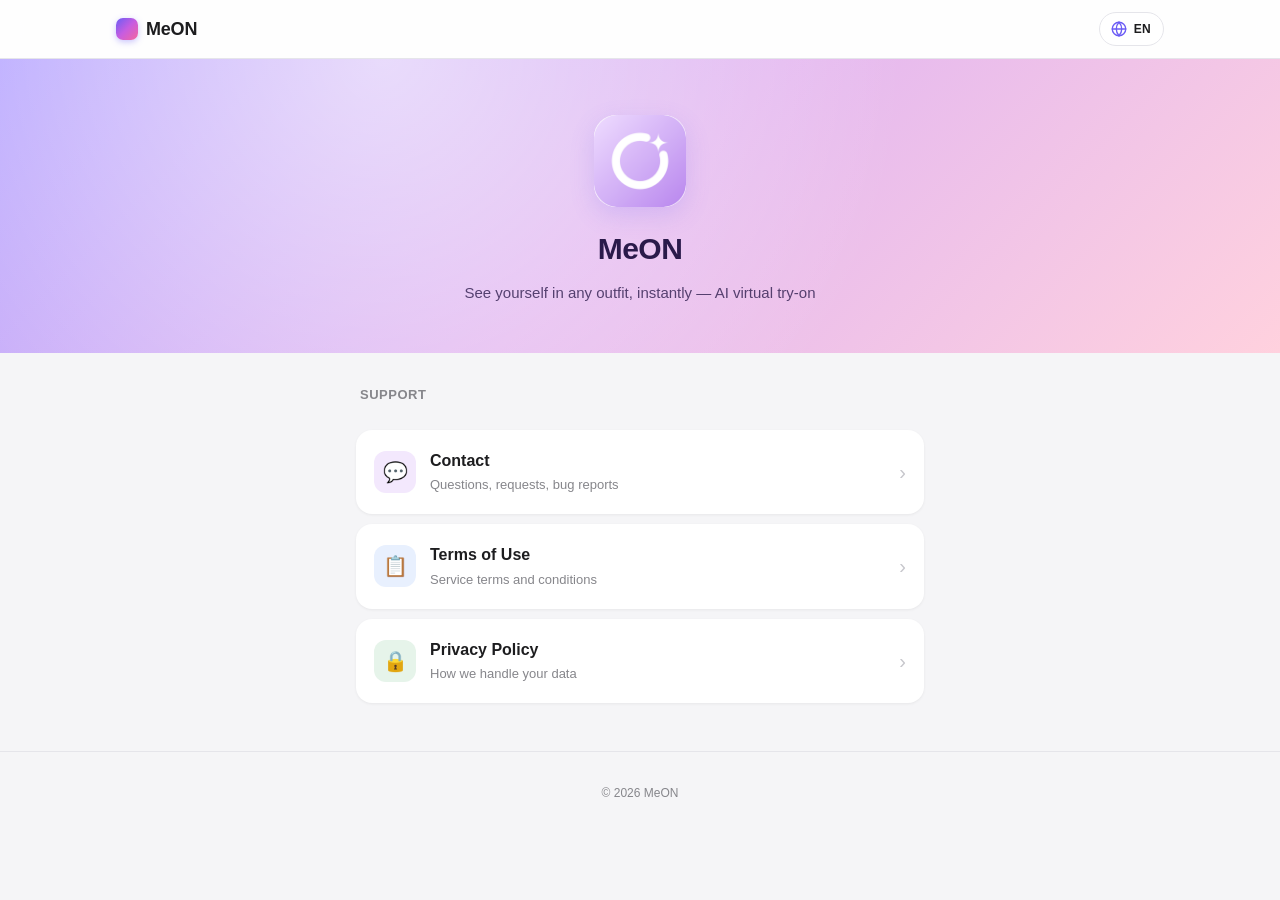
==== commit 312b4855: "Use globe icon for language switcher - Replace text button (EN / 日本語) with a globe SVG icon + curren" ====
--- a/index.html
+++ b/index.html
@@ -20,7 +20,10 @@
                 <span class="dot"></span>
                 MeON
             </a>
-            <button class="lang-switch" type="button" aria-label="Switch language">EN</button>
+            <button class="lang-switch" type="button" aria-label="Switch language">
+                <svg class="lang-switch__icon" viewBox="0 0 24 24" fill="none" stroke="currentColor" stroke-width="1.8" stroke-linecap="round" stroke-linejoin="round" aria-hidden="true"><circle cx="12" cy="12" r="9"/><path d="M3 12h18"/><path d="M12 3a13 13 0 0 1 0 18"/><path d="M12 3a13 13 0 0 0 0 18"/></svg>
+                <span class="lang-switch__label">JA</span>
+            </button>
         </div>
     </header>
 
--- a/assets/style.css
+++ b/assets/style.css
@@ -81,17 +81,38 @@
     background: var(--surface);
     border: 1px solid var(--border);
     border-radius: 999px;
-    padding: 7px 14px;
-    font-size: 13px;
-    font-weight: 600;
+    padding: 6px 12px 6px 10px;
+    display: inline-flex;
+    align-items: center;
+    gap: 6px;
+    font-size: 12px;
+    font-weight: 700;
+    letter-spacing: 0.02em;
     color: var(--text);
     cursor: pointer;
     font-family: inherit;
-    transition: background 0.15s, transform 0.15s;
+    transition: background 0.15s, transform 0.15s, border-color 0.15s;
     white-space: nowrap;
-}
-.lang-switch:hover { background: var(--bg); transform: translateY(-1px); }
+    min-height: 34px;
+}
+.lang-switch:hover {
+    background: var(--bg);
+    border-color: #d0d0d6;
+    transform: translateY(-1px);
+}
 .lang-switch:active { transform: translateY(0); }
+.lang-switch__icon {
+    width: 18px;
+    height: 18px;
+    flex-shrink: 0;
+    color: var(--brand-indigo);
+}
+.lang-switch__label { font-size: 12px; }
+@media (max-width: 480px) {
+    .lang-switch { padding: 5px 10px 5px 8px; min-height: 32px; }
+    .lang-switch__icon { width: 16px; height: 16px; }
+    .lang-switch__label { font-size: 11px; }
+}
 
 /* Hide non-active language content */
 body[data-lang="ja"] [data-lang-block="en"] { display: none !important; }
@@ -386,7 +407,6 @@
     .topbar__inner { padding: 10px 14px; gap: 8px; }
     .topbar__brand { font-size: 16px; }
     .topbar__back { font-size: 13px; }
-    .lang-switch { padding: 6px 12px; font-size: 12px; }
 
     .hero { padding: 44px 16px 40px; }
     .hero h1 { font-size: 24px; }
